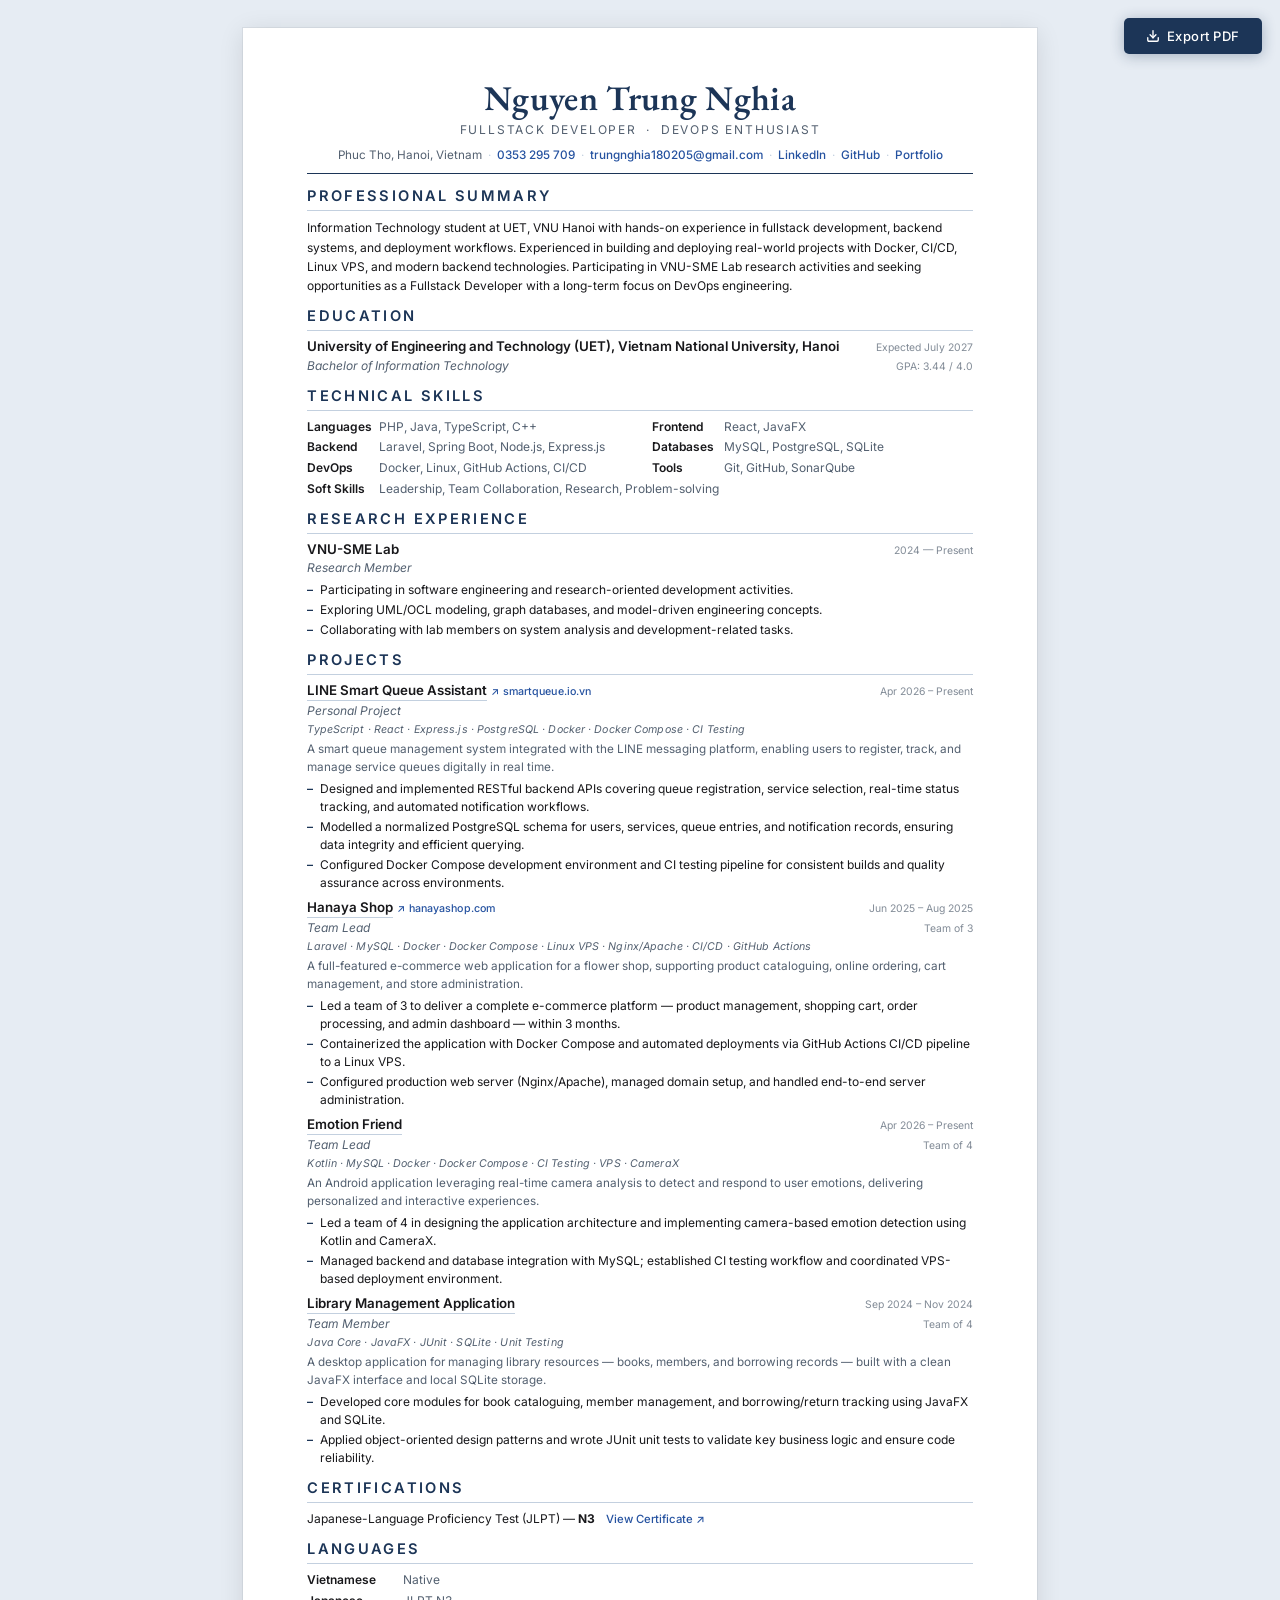
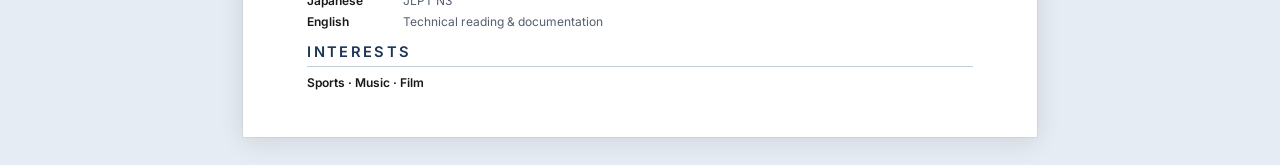
==== expand/index.html @ 1e1012e7 "." ====
<!DOCTYPE html>
<html lang="en">

<head>
  <meta charset="UTF-8" />
  <meta name="viewport" content="width=device-width, initial-scale=1.0" />
  <meta name="description" content="CV — Nguyen Trung Nghia, Fullstack Developer &amp; DevOps Enthusiast" />
  <title>Nguyen Trung Nghia — CV</title>
  <link rel="preconnect" href="https://fonts.googleapis.com" />
  <link rel="preconnect" href="https://fonts.gstatic.com" crossorigin />
  <link
    href="https://fonts.googleapis.com/css2?family=EB+Garamond:wght@500;600;700&family=Inter:wght@300;400;500;600&display=swap"
    rel="stylesheet" />
  <link rel="stylesheet" href="style.css" />
</head>

<body>

  <!-- ═══ EXPORT PDF BUTTON (hidden on print) ═══ -->
  <button class="export-btn" onclick="window.print()" title="Save as PDF: choose 'Save as PDF' in the print dialog">
    <svg xmlns="http://www.w3.org/2000/svg" width="14" height="14" viewBox="0 0 24 24" fill="none" stroke="currentColor"
      stroke-width="2.3" stroke-linecap="round" stroke-linejoin="round" aria-hidden="true">
      <path d="M21 15v4a2 2 0 0 1-2 2H5a2 2 0 0 1-2-2v-4" />
      <polyline points="7 10 12 15 17 10" />
      <line x1="12" y1="15" x2="12" y2="3" />
    </svg>
    Export PDF
  </button>

  <main class="cv-page" role="main">

    <!-- ══════════════════════════════ HEADER ══════════════════════════════ -->
    <header class="cv-header">
      <h1 class="cv-name">Nguyen Trung Nghia</h1>
      <p class="cv-headline">Fullstack Developer &nbsp;&middot;&nbsp; DevOps Enthusiast</p>
      <address class="cv-contact">
        <span>Phuc Tho, Hanoi, Vietnam</span>
        <span class="dot">&middot;</span>
        <a href="tel:+840353295709">0353 295 709</a>
        <span class="dot">&middot;</span>
        <a href="mailto:trungnghia180205@gmail.com">trungnghia180205@gmail.com</a>
        <span class="dot">&middot;</span>
        <a href="https://www.linkedin.com/in/nguyen-trung-nghia-366842157/" target="_blank"
          rel="noopener noreferrer">LinkedIn</a>
        <span class="dot">&middot;</span>
        <a href="https://github.com/nguyentrungnghia1802" target="_blank" rel="noopener noreferrer">GitHub</a>
        <span class="dot">&middot;</span>
        <a href="https://nguyentrungnghia1802.github.io/Profile/" target="_blank"
          rel="noopener noreferrer">Portfolio</a>
      </address>
    </header>

    <!-- ════════════════════════ PROFESSIONAL SUMMARY ════════════════════════ -->
    <section class="cv-section" aria-labelledby="sec-summary">
      <h2 class="section-title" id="sec-summary">Professional Summary</h2>
      <p class="summary-text">
        Information Technology student at UET, VNU Hanoi with hands-on experience in fullstack development, backend
        systems, and
        deployment workflows.
        Experienced in building and deploying real-world projects with Docker, CI/CD, Linux VPS, and modern backend
        technologies.
        Participating in VNU-SME Lab research activities and seeking opportunities as a Fullstack Developer with a
        long-term
        focus on DevOps engineering.
      </p>
    </section>

    <!-- ══════════════════════════════ EDUCATION ══════════════════════════════ -->
    <section class="cv-section" aria-labelledby="sec-edu">
      <h2 class="section-title" id="sec-edu">Education</h2>
      <div class="entry">
        <div class="entry-row">
          <span class="entry-org">University of Engineering and Technology (UET), Vietnam National University,
            Hanoi</span>
          <span class="entry-date">Expected July 2027</span>
        </div>
        <div class="entry-row sub">
          <span class="entry-role">Bachelor of Information Technology</span>
          <span class="entry-detail">GPA: 3.44 / 4.0</span>
        </div>
      </div>
    </section>

    <!-- ════════════════════════════ TECHNICAL SKILLS ═════════════════════════ -->
    <section class="cv-section" aria-labelledby="sec-skills">
      <h2 class="section-title" id="sec-skills">Technical Skills</h2>
      <dl class="skills-grid">
        <div class="skill-item">
          <dt>Languages</dt>
          <dd>PHP, Java, TypeScript, C++</dd>
        </div>
        <div class="skill-item">
          <dt>Frontend</dt>
          <dd>React, JavaFX</dd>
        </div>
        <div class="skill-item">
          <dt>Backend</dt>
          <dd>Laravel, Spring Boot, Node.js, Express.js</dd>
        </div>
        <div class="skill-item">
          <dt>Databases</dt>
          <dd>MySQL, PostgreSQL, SQLite</dd>
        </div>
        <div class="skill-item">
          <dt>DevOps</dt>
          <dd>Docker, Linux, GitHub Actions, CI/CD</dd>
        </div>
        <div class="skill-item">
          <dt>Tools</dt>
          <dd>Git, GitHub, SonarQube</dd>
        </div>
        <div class="skill-item skill-full">
          <dt>Soft Skills</dt>
          <dd>Leadership, Team Collaboration, Research, Problem-solving</dd>
        </div>
      </dl>
    </section>

    <!-- ══════════════════════════ RESEARCH EXPERIENCE ════════════════════════ -->
    <section class="cv-section" aria-labelledby="sec-research">
      <h2 class="section-title" id="sec-research">Research Experience</h2>
      <div class="entry">
        <div class="entry-row">
          <span class="entry-org">VNU-SME Lab</span>
          <span class="entry-date">2024 &mdash; Present</span>
        </div>
        <div class="entry-row sub">
          <span class="entry-role">Research Member</span>
        </div>
        <ul class="bullets">
          <li>Participating in software engineering and research-oriented development activities.</li>
          <li>Exploring UML/OCL modeling, graph databases, and model-driven engineering concepts.</li>
          <li>Collaborating with lab members on system analysis and development-related tasks.</li>
        </ul>
      </div>
    </section>

    <!-- ════════════════════════════ HIGHLIGHT PROJECTS ══════════════════════ -->
    <section class="cv-section" aria-labelledby="sec-projects">
      <h2 class="section-title" id="sec-projects">Projects</h2>

      <!-- ── LINE Smart Queue Assistant ── -->
      <div class="entry">
        <div class="entry-row">
          <span class="entry-org">
            <a href="https://github.com/nguyentrungnghia1802/LINE_Smart_Queue_Assistant" target="_blank"
              rel="noopener noreferrer" class="proj-link">LINE Smart Queue Assistant</a>
            <a href="https://smartqueue.io.vn/" target="_blank" rel="noopener noreferrer"
              class="ext-link">&#8599;&nbsp;smartqueue.io.vn</a>
          </span>
          <span class="entry-date">Apr 2026 &ndash; Present</span>
        </div>
        <div class="entry-row sub">
          <span class="entry-role">Personal Project</span>
        </div>
        <p class="tech-stack">TypeScript &middot; React &middot; Express.js &middot; PostgreSQL &middot; Docker &middot;
          Docker Compose &middot; CI Testing</p>
        <p class="proj-desc">A smart queue management system integrated with the LINE messaging platform, enabling users
          to register, track, and manage service queues digitally in real time.</p>
        <ul class="bullets">
          <li>Designed and implemented RESTful backend APIs covering queue registration, service selection, real-time
            status tracking, and automated notification workflows.</li>
          <li>Modelled a normalized PostgreSQL schema for users, services, queue entries, and notification records,
            ensuring data integrity and efficient querying.</li>
          <li>Configured Docker Compose development environment and CI testing pipeline for consistent builds and
            quality assurance across environments.</li>
        </ul>
      </div>

      <!-- ── Hanaya Shop ── -->
      <div class="entry">
        <div class="entry-row">
          <span class="entry-org">
            <a href="https://github.com/nguyentrungnghia1802/Hanaya-Shop" target="_blank" rel="noopener noreferrer"
              class="proj-link">Hanaya Shop</a>
            <a href="http://www.hanayashop.com/" target="_blank" rel="noopener noreferrer"
              class="ext-link">&#8599;&nbsp;hanayashop.com</a>
          </span>
          <span class="entry-date">Jun 2025 &ndash; Aug 2025</span>
        </div>
        <div class="entry-row sub">
          <span class="entry-role">Team Lead</span>
          <span class="entry-detail">Team of 3</span>
        </div>
        <p class="tech-stack">Laravel &middot; MySQL &middot; Docker &middot; Docker Compose &middot; Linux VPS &middot;
          Nginx/Apache &middot; CI/CD &middot; GitHub Actions</p>
        <p class="proj-desc">A full-featured e-commerce web application for a flower shop, supporting product
          cataloguing, online ordering, cart management, and store administration.</p>
        <ul class="bullets">
          <li>Led a team of 3 to deliver a complete e-commerce platform — product management, shopping cart, order
            processing, and admin dashboard — within 3 months.</li>
          <li>Containerized the application with Docker Compose and automated deployments via GitHub Actions CI/CD
            pipeline to a Linux VPS.</li>
          <li>Configured production web server (Nginx/Apache), managed domain setup, and handled end-to-end server
            administration.</li>
        </ul>
      </div>

      <!-- ── Emotion Friend ── -->
      <div class="entry">
        <div class="entry-row">
          <span class="entry-org">
            <a href="https://github.com/nguyentrungnghia1802/emotion-friend" target="_blank" rel="noopener noreferrer"
              class="proj-link">Emotion Friend</a>
          </span>
          <span class="entry-date">Apr 2026 &ndash; Present</span>
        </div>
        <div class="entry-row sub">
          <span class="entry-role">Team Lead</span>
          <span class="entry-detail">Team of 4</span>
        </div>
        <p class="tech-stack">Kotlin &middot; MySQL &middot; Docker &middot; Docker Compose &middot; CI Testing &middot;
          VPS &middot; CameraX</p>
        <p class="proj-desc">An Android application leveraging real-time camera analysis to detect and respond to user
          emotions, delivering personalized and interactive experiences.</p>
        <ul class="bullets">
          <li>Led a team of 4 in designing the application architecture and implementing camera-based emotion detection
            using Kotlin and CameraX.</li>
          <li>Managed backend and database integration with MySQL; established CI testing workflow and coordinated
            VPS-based deployment environment.</li>
        </ul>
      </div>

      <!-- ── Library Management Application ── -->
      <div class="entry">
        <div class="entry-row">
          <span class="entry-org">
            <a href="https://github.com/nguyentrungnghia1802/Library_Management_Application" target="_blank"
              rel="noopener noreferrer" class="proj-link">Library Management Application</a>
          </span>
          <span class="entry-date">Sep 2024 &ndash; Nov 2024</span>
        </div>
        <div class="entry-row sub">
          <span class="entry-role">Team Member</span>
          <span class="entry-detail">Team of 4</span>
        </div>
        <p class="tech-stack">Java Core &middot; JavaFX &middot; JUnit &middot; SQLite &middot; Unit Testing</p>
        <p class="proj-desc">A desktop application for managing library resources — books, members, and borrowing
          records — built with a clean JavaFX interface and local SQLite storage.</p>
        <ul class="bullets">
          <li>Developed core modules for book cataloguing, member management, and borrowing/return tracking using JavaFX
            and SQLite.</li>
          <li>Applied object-oriented design patterns and wrote JUnit unit tests to validate key business logic and
            ensure code reliability.</li>
        </ul>
      </div>

    </section>

    <!-- ══════════════════════════════ CERTIFICATIONS ═════════════════════════ -->
    <section class="cv-section" aria-labelledby="sec-cert">
      <h2 class="section-title" id="sec-cert">Certifications</h2>
      <p class="simple-line">
        Japanese-Language Proficiency Test (JLPT) &mdash; <strong>N3</strong>
        <a href="https://drive.google.com/file/d/1oZqHh-fRMHmHYq7Hefcw3oI2QLqItbfq/view?usp=drive_link" target="_blank"
          rel="noopener noreferrer" class="cert-link">View Certificate &#8599;</a>
      </p>
    </section>

    <!-- ════════════════════════════════ LANGUAGES ════════════════════════════ -->
    <section class="cv-section" aria-labelledby="sec-lang">
      <h2 class="section-title" id="sec-lang">Languages</h2>
      <dl class="lang-list">
        <div class="lang-item">
          <dt>Vietnamese</dt>
          <dd>Native</dd>
        </div>
        <div class="lang-item">
          <dt>Japanese</dt>
          <dd>JLPT N3</dd>
        </div>
        <div class="lang-item">
          <dt>English</dt>
          <dd>Technical reading &amp; documentation</dd>
        </div>
      </dl>
    </section>

    <!-- ════════════════════════════════ INTERESTS ════════════════════════════ -->
    <section class="cv-section last" aria-labelledby="sec-interests">
      <h2 class="section-title" id="sec-interests">Interests</h2>
      <dl class="skills-grid">
        <div class="skill-item skill-full">
          <dt>Sports &middot; Music &middot; Film</dt>
        </div>
      </dl>
    </section>

  </main>
</body>

</html>
---- expand/style.css ----
/* ════════════════════════════════════════════════════════════
   Nguyen Trung Nghia — Curriculum Vitae
   Style: Harvard-inspired · ATS-friendly · Minimalist
   ════════════════════════════════════════════════════════════ */


/* ── RESET ──────────────────────────────────────────────────── */
*, *::before, *::after {
  box-sizing: border-box;
  margin: 0;
  padding: 0;
}


/* ── DESIGN TOKENS ──────────────────────────────────────────── */
:root {
  --navy:    #1c3557;
  --accent:  #2552a0;
  --ink:     #18181b;
  --sub:     #536070;
  --divider: #c3d0df;
  --page-bg: #e6ecf3;
  --white:   #ffffff;

  --f-body:  'Inter', -apple-system, BlinkMacSystemFont, 'Segoe UI', Arial, sans-serif;
  --f-serif: 'EB Garamond', Georgia, 'Times New Roman', serif;
}


/* ── BASE ───────────────────────────────────────────────────── */
html {
  text-rendering: optimizeLegibility;
}

body {
  font-family: var(--f-body);
  color: var(--ink);
  background: var(--page-bg);
  padding: 28px 20px;
  line-height: 1.5;
}


/* ── EXPORT PDF BUTTON ──────────────────────────────────────── */
.export-btn {
  position: fixed;
  top: 18px;
  right: 18px;
  z-index: 1000;
  display: inline-flex;
  align-items: center;
  gap: 7px;
  background: var(--navy);
  color: var(--white);
  border: none;
  padding: 10px 22px;
  font-family: var(--f-body);
  font-size: 13px;
  font-weight: 500;
  letter-spacing: 0.04em;
  border-radius: 5px;
  cursor: pointer;
  box-shadow: 0 2px 14px rgba(28, 53, 87, 0.32);
  transition: background 0.18s ease, box-shadow 0.18s ease;
}

.export-btn:hover {
  background: var(--accent);
  box-shadow: 0 4px 18px rgba(37, 82, 160, 0.38);
}

.export-btn:focus-visible {
  outline: 2px solid var(--accent);
  outline-offset: 2px;
}


/* ── A4 PAGE CONTAINER ──────────────────────────────────────── */
.cv-page {
  background: var(--white);
  width: 210mm;
  margin: 0 auto;
  padding: 14mm 17mm 12mm;
  box-shadow:
    0 4px 24px rgba(0, 0, 0, 0.11),
    0 0 0 1px rgba(0, 0, 0, 0.05);
}


/* ── HEADER ─────────────────────────────────────────────────── */
.cv-header {
  text-align: center;
  padding-bottom: 9px;
  border-bottom: 1.5px solid var(--navy);
  margin-bottom: 11px;
}

.cv-name {
  font-family: var(--f-serif);
  font-size: 26pt;
  font-weight: 600;
  color: var(--navy);
  letter-spacing: 0.01em;
  line-height: 1;
}

.cv-headline {
  font-size: 9pt;
  font-weight: 400;
  color: var(--sub);
  letter-spacing: 0.15em;
  text-transform: uppercase;
  margin-top: 5px;
}

address.cv-contact {
  font-style: normal;
  font-size: 8.8pt;
  color: var(--sub);
  margin-top: 7px;
  display: flex;
  flex-wrap: wrap;
  justify-content: center;
  align-items: center;
  gap: 0 1px;
  line-height: 1.6;
}

.cv-contact a {
  color: var(--accent);
  text-decoration: none;
  font-weight: 500;
}

.cv-contact a:hover {
  text-decoration: underline;
}

.dot {
  color: var(--divider);
  padding: 0 5px;
  user-select: none;
}


/* ── SECTION ─────────────────────────────────────────────────── */
.cv-section {
  margin-bottom: 10px;
}

.cv-section.last {
  margin-bottom: 0;
}

.section-title {
  font-family: "Inter", sans-serif;  
  font-size: 11pt;
  font-weight: 600;
  color: var(--navy);
  letter-spacing: 0.16em;
  text-transform: uppercase;
  padding-bottom: 3px;
  border-bottom: 0.75px solid var(--divider);
  margin-bottom: 7px;
}


/* ── ENTRY (education / research / projects) ─────────────────── */
.entry {
  margin-bottom: 7px;
}

.entry:last-child {
  margin-bottom: 0;
}

.entry-row {
  display: flex;
  justify-content: space-between;
  align-items: baseline;
  flex-wrap: wrap;
  gap: 2px 8px;
}

.entry-row.sub {
  margin-top: 1px;
}

.entry-org {
  font-size: 10pt;
  font-weight: 600;
  color: var(--ink);
  line-height: 1.3;
  display: flex;
  align-items: baseline;
  flex-wrap: wrap;
  gap: 0 4px;
}

.entry-date {
  font-size: 7.8pt;
  color: var(--sub);
  opacity: 0.72;
  white-space: nowrap;
  font-weight: 400;
  flex-shrink: 0;
}

.entry-role {
  font-size: 9pt;
  font-style: italic;
  color: var(--sub);
  font-weight: 400;
}

.entry-detail {
  font-size: 7.8pt;
  color: var(--sub);
  opacity: 0.72;
  font-weight: 400;
  white-space: nowrap;
  flex-shrink: 0;
}


/* ── BULLET LIST ─────────────────────────────────────────────── */
ul.bullets {
  list-style: none;
  padding: 0;
  margin-top: 4px;
}

ul.bullets li {
  font-size: 9pt;
  color: var(--ink);
  line-height: 1.5;
  padding-left: 13px;
  position: relative;
  margin-bottom: 2px;
}

ul.bullets li:last-child {
  margin-bottom: 0;
}

ul.bullets li::before {
  content: '\2013'; /* en dash */
  position: absolute;
  left: 0;
  color: var(--navy);
  font-weight: 600;
}


/* ── SUMMARY ─────────────────────────────────────────────────── */
.summary-text {
  font-size: 9pt;
  line-height: 1.6;
  color: var(--ink);
}


/* ── SKILLS GRID ─────────────────────────────────────────────── */
dl.skills-grid {
  display: grid;
  grid-template-columns: repeat(2, 1fr);
  gap: 3px 24px;
}

.skill-item {
  display: flex;
  gap: 0px;
  align-items: baseline;
  font-size: 9pt;
  line-height: 1.48;
}

.skill-item dt {
  font-weight: 600;
  color: var(--ink);
  min-width: 72px;
  flex-shrink: 0;
}

.skill-item dd {
  color: var(--sub);
  font-weight: 400;
}

/* Full-width skill row (Soft Skills) */
.skill-item.skill-full {
  grid-column: 1 / -1;
}

.skill-item.skill-full dt {
  min-width: 72px;
}


/* ── PROJECT LINKS ───────────────────────────────────────────── */
.proj-link {
  color: var(--ink);
  text-decoration: none;
  font-weight: 600;
  border-bottom: 1px solid var(--divider);
  padding-bottom: 0.5px;
  transition: color 0.15s, border-color 0.15s;
}

.proj-link:hover {
  color: var(--accent);
  border-color: var(--accent);
}

.ext-link {
  color: var(--accent);
  text-decoration: none;
  font-size: 8pt;
  font-weight: 500;
  letter-spacing: 0.01em;
}

.ext-link:hover {
  text-decoration: underline;
}

.tech-stack {
  font-size: 8pt;
  color: var(--sub);
  font-style: italic;
  margin: 2px 0 3px;
  letter-spacing: 0.01em;
}

/* Project description line */
.proj-desc {
  font-size: 8.8pt;
  color: var(--sub);
  line-height: 1.5;
  margin-bottom: 4px;
  font-style: normal;
}


/* ── SIMPLE LINE (certifications) ───────────────────────────── */
.simple-line {
  font-size: 9pt;
  color: var(--ink);
  line-height: 1.5;
}

.simple-line .dot {
  color: var(--divider);
}

/* Certificate view link */
.cert-link {
  margin-left: 8px;
  font-size: 8.5pt;
  color: var(--accent);
  text-decoration: none;
  font-weight: 500;
}

.cert-link:hover {
  text-decoration: underline;
}


/* ── LANGUAGES ───────────────────────────────────────────────── */
dl.lang-list {
  display: flex;
  flex-direction: column;
  gap: 3px 0;
}

.lang-item {
  display: flex;
  gap: 8px;
  align-items: baseline;
  font-size: 9pt;
  line-height: 1.5;
}

.lang-item dt {
  font-weight: 600;
  color: var(--ink);
  min-width: 88px;
  flex-shrink: 0;
}

.lang-item dd {
  color: var(--sub);
}


/* ═══════════════════════════════════════════════════════════════
   PRINT STYLES
   ═══════════════════════════════════════════════════════════════ */
@media print {
  @page {
    size: A4 portrait;
    margin: 10mm 12mm 14mm;

    /* Suppress Chrome's default date, title, URL headers/footers.
       Supported in Chrome 119+. For older browsers, uncheck
       "Headers and footers" manually in the print dialog. */
    @top-left    { content: ""; }
    @top-center  { content: ""; }
    @top-right   { content: ""; }
    @bottom-left {
      content: "Nguyen Trung Nghia  \2013  May 2026";
      font-family: 'Inter', Arial, sans-serif;
      font-size: 7.8pt;
      color: #536070;
    }
    @bottom-center { content: ""; }
    @bottom-right {
      content: counter(page) " / " counter(pages);
      font-family: 'Inter', Arial, sans-serif;
      font-size: 8pt;
      color: #536070;
    }
  }

  html,
  body {
    background: var(--white);
    padding: 0;
    print-color-adjust: exact;
  }

  .export-btn {
    display: none !important;
  }

  .cv-page {
    width: 100%;
    margin: 0;
    padding: 0;
    box-shadow: none;
    border: none;
  }

  /* Allow sections to break across pages; only individual entries stay intact */
  .entry {
    page-break-inside: avoid;
    break-inside: avoid;
    margin-bottom: 11px;
  }

  /* Do not print URL after links */
  a[href]::after {
    content: none !important;
  }

  /* Keep project titles legible in print */
  .proj-link {
    color: var(--ink) !important;
    border-bottom: none !important;
  }

  a {
    text-decoration: none !important;
  }

  .cv-contact a,
  .ext-link,
  .cert-link,
  .footer-meta a {
    color: var(--accent) !important;
  }

  /* Footer is rendered by @page margin-box on every page — hide HTML version */
  .cv-footer {
    display: none !important;
  }

  /* Keep section title rule visible */
  .section-title {
    border-bottom-color: #a0afbe !important;
    padding-bottom: 5px;
    margin-bottom: 11px;
  }

  /* ── Uniform spacing expansion (×1.55) to fill page 1 ── */
  .cv-header {
    padding-bottom: 14px;
    margin-bottom: 17px;
  }

  .cv-section {
    margin-bottom: 16px;
  }

  .summary-text {
    line-height: 1.72;
  }

  ul.bullets {
    margin-top: 6px;
  }

  ul.bullets li {
    line-height: 1.62;
    margin-bottom: 3px;
  }

  .tech-stack {
    margin: 3px 0 5px;
  }

  .proj-desc {
    line-height: 1.62;
    margin-bottom: 6px;
  }
}


/* ═══════════════════════════════════════════════════════════════
   RESPONSIVE — small screens / mobile preview
   ═══════════════════════════════════════════════════════════════ */
@media screen and (max-width: 750px) {
  body {
    padding: 0;
    background: var(--white);
  }

  .cv-page {
    width: 100%;
    padding: 20px 16px;
    box-shadow: none;
  }

  .cv-name {
    font-size: 20pt;
  }

  dl.skills-grid {
    grid-template-columns: 1fr;
  }

  .export-btn {
    top: 10px;
    right: 10px;
    font-size: 12px;
    padding: 8px 16px;
  }
}
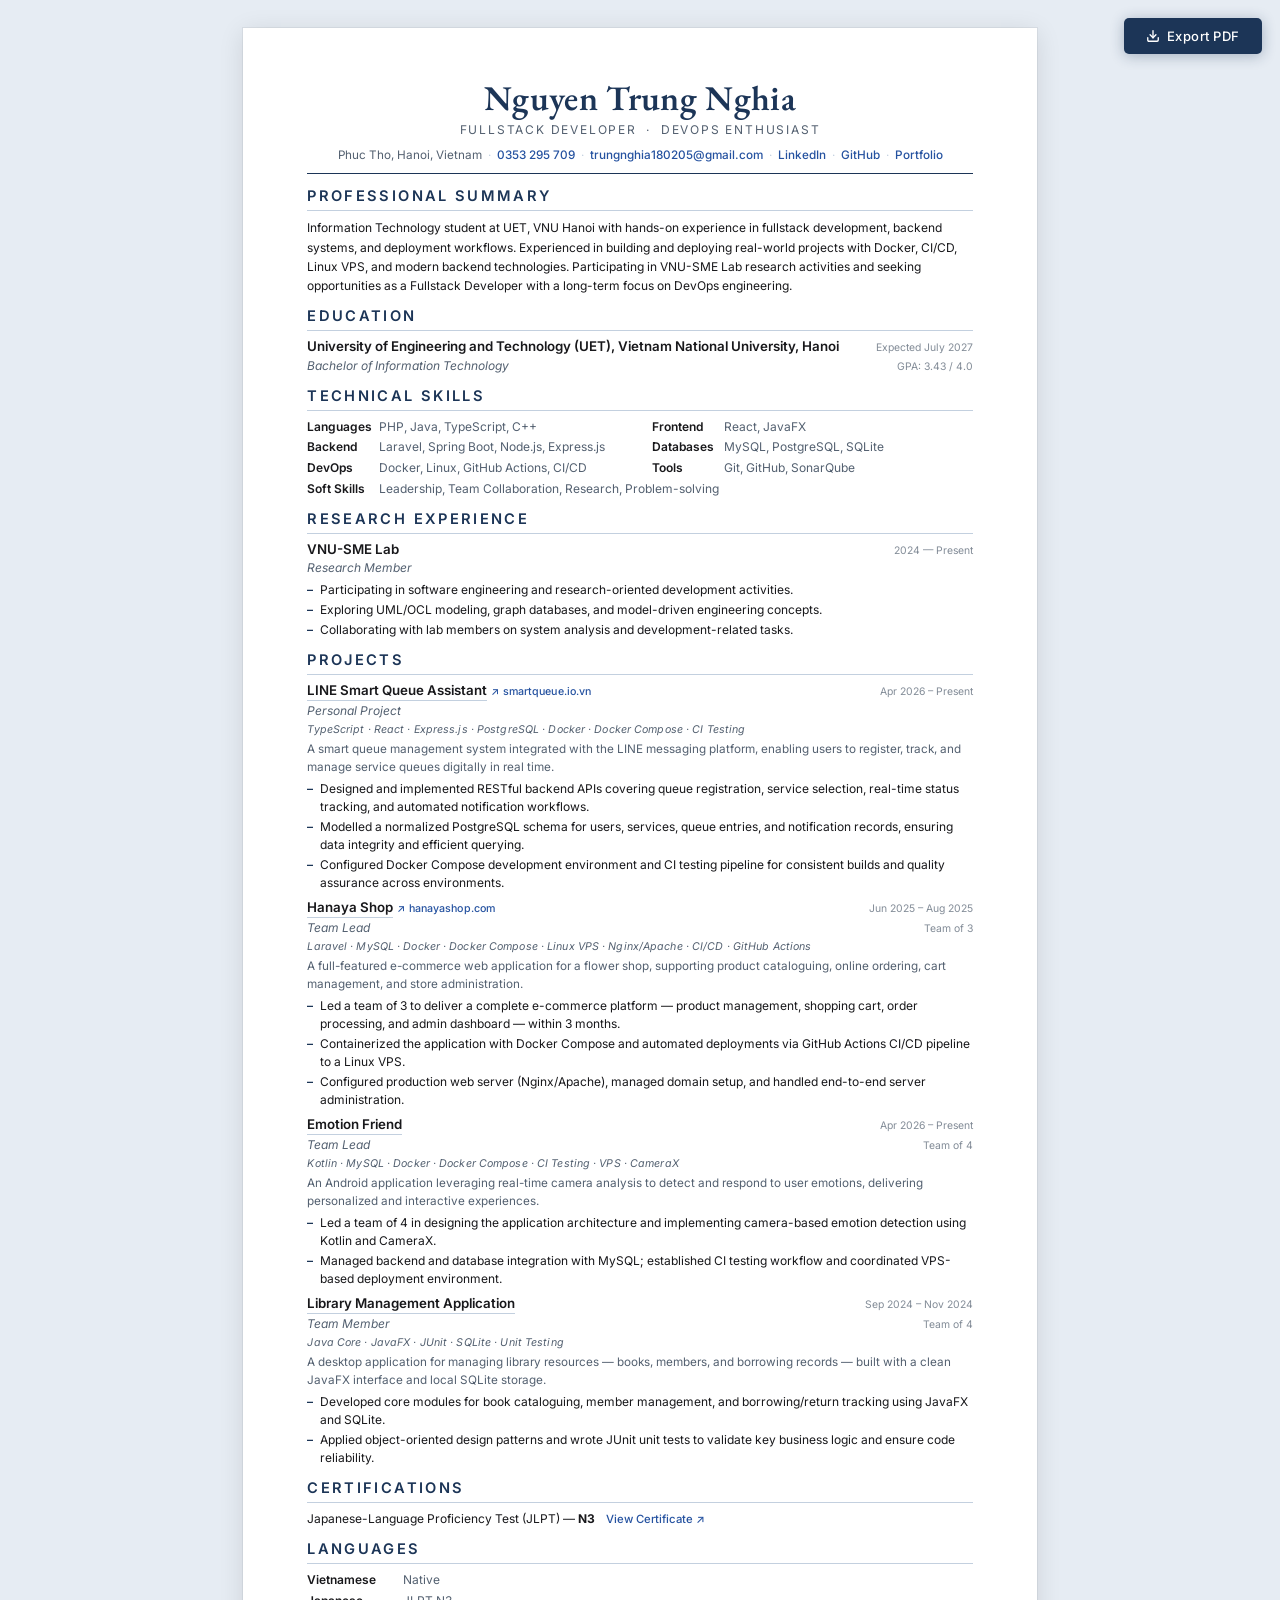
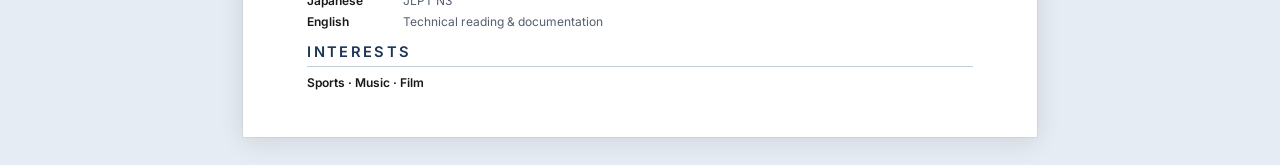
==== commit b4b60994: "." ====
--- a/expand/index.html
+++ b/expand/index.html
@@ -76,7 +76,7 @@
         </div>
         <div class="entry-row sub">
           <span class="entry-role">Bachelor of Information Technology</span>
-          <span class="entry-detail">GPA: 3.44 / 4.0</span>
+          <span class="entry-detail">GPA: 3.43 / 4.0</span>
         </div>
       </div>
     </section>
